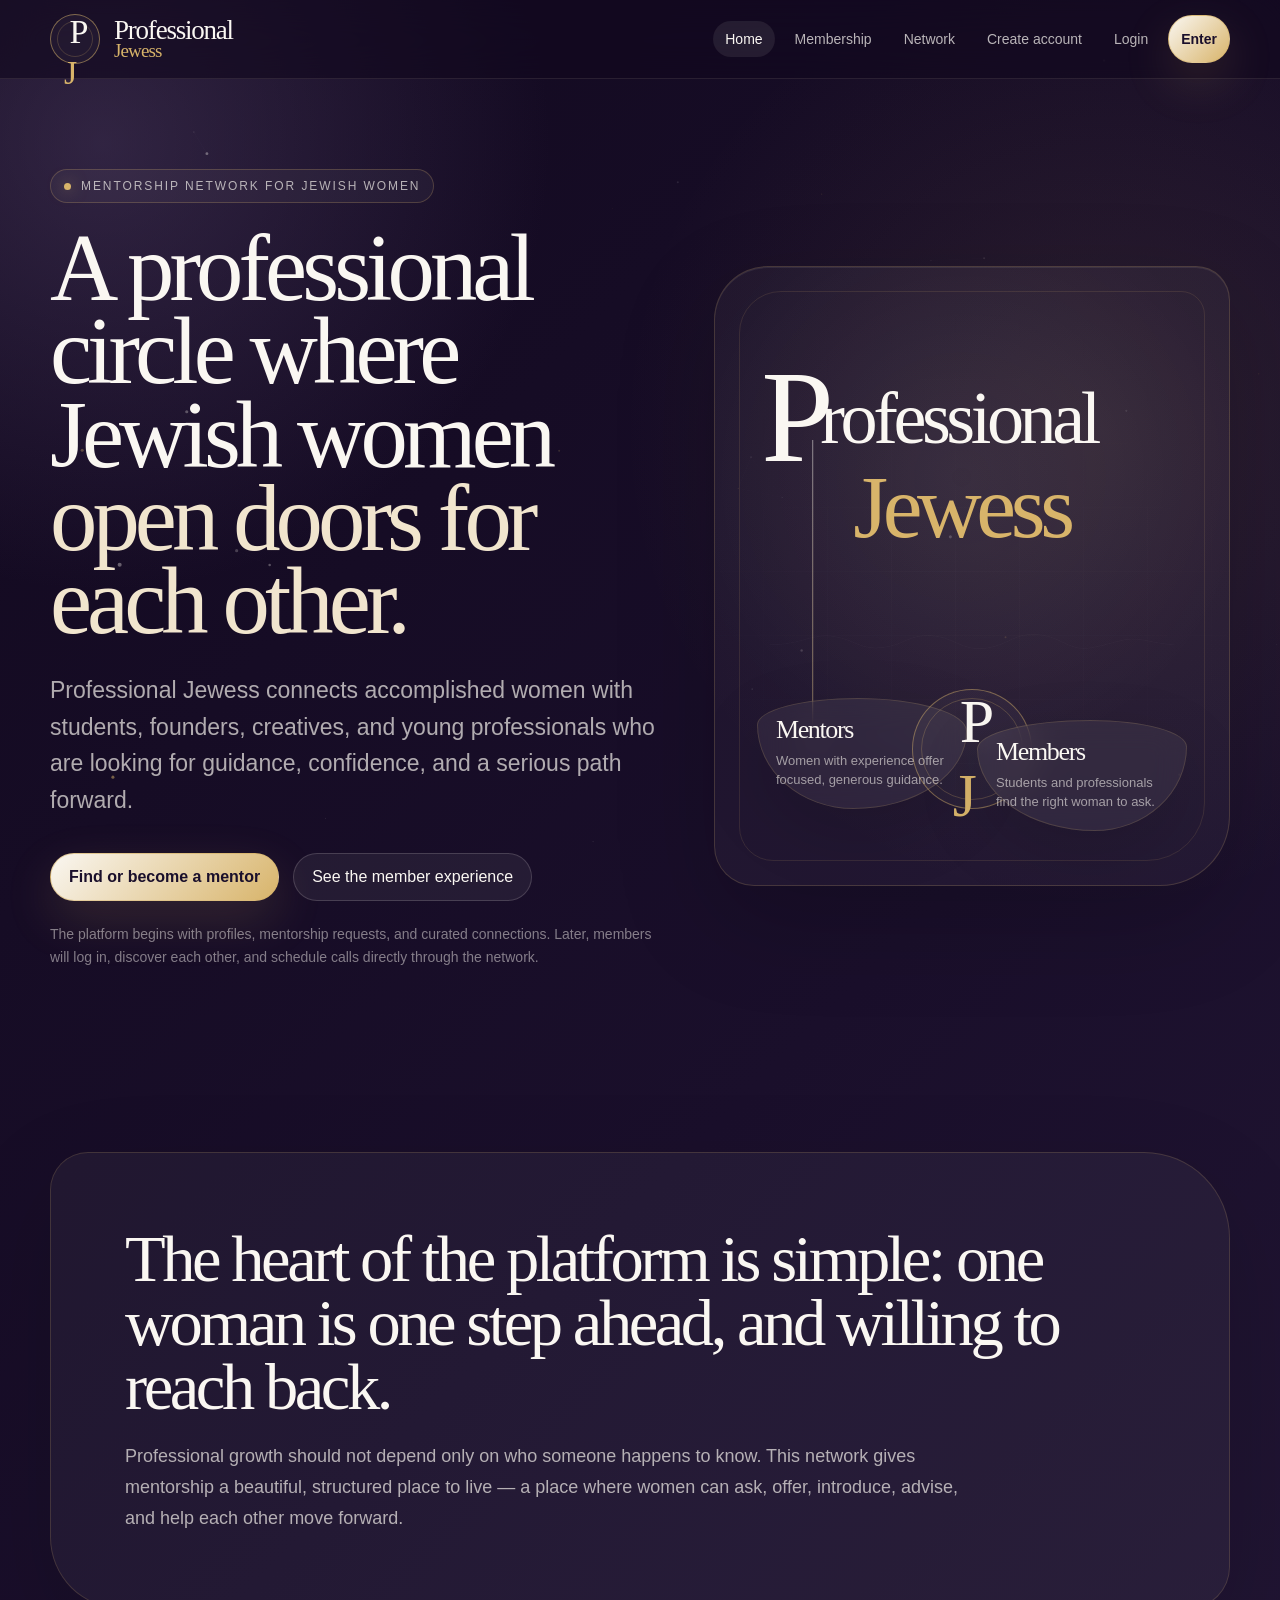
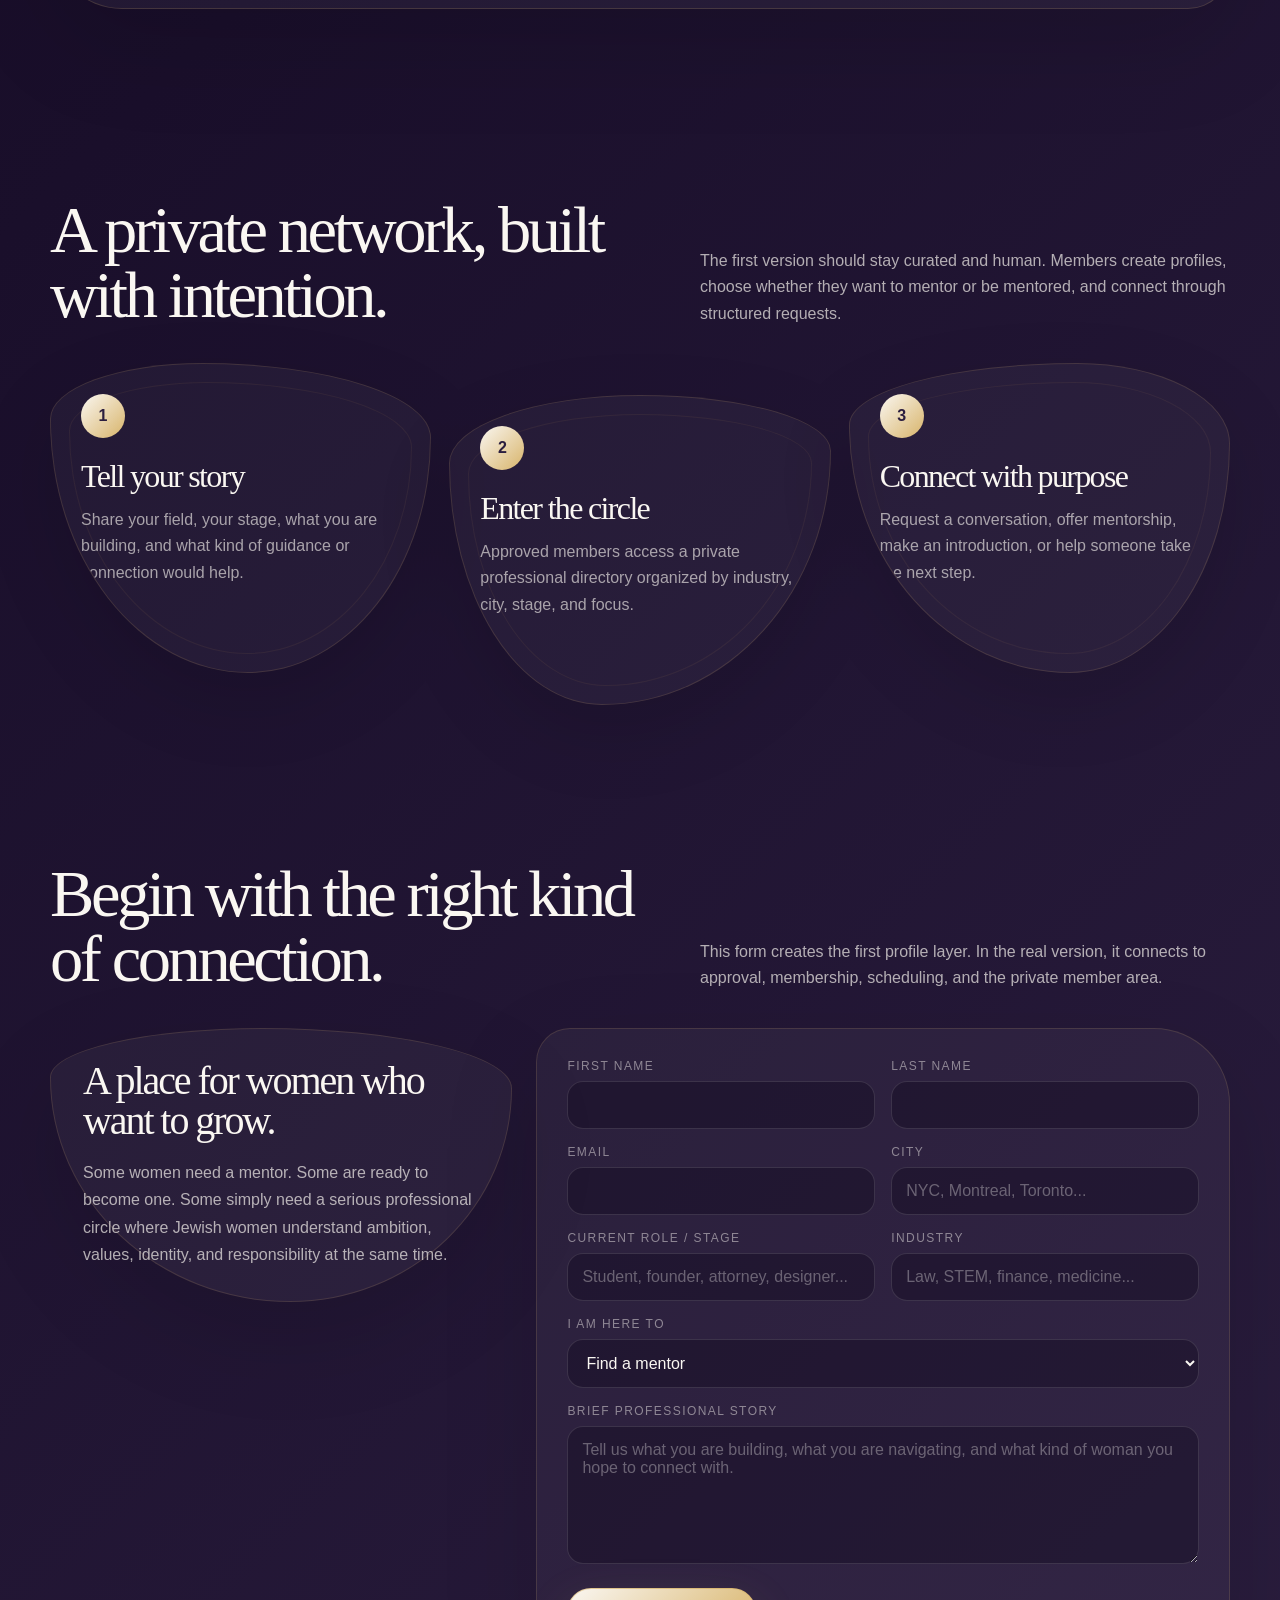
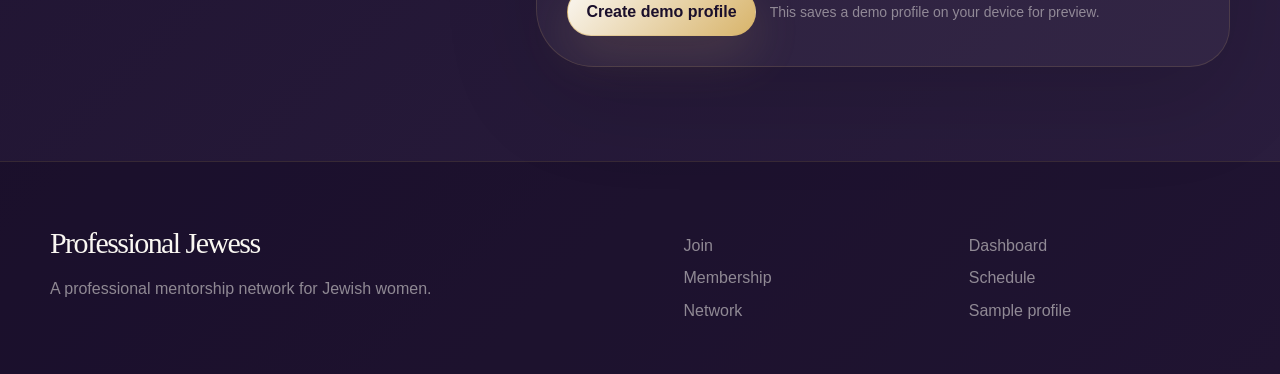
==== index.html @ 1772d489 "Add files via upload" ====
<!doctype html>
<html lang="en">
<head>
  <meta charset="utf-8" />
  <meta name="viewport" content="width=device-width,initial-scale=1" />
  <title>Professional Jewess — Mentorship Network</title>
  <meta name="description" content="Professional Jewess is a professional mentorship network for Jewish women." />
  <link rel="icon" href="assets/favicon.svg" />
  <link rel="stylesheet" href="styles.css" />
</head>
<body>
  <canvas class="background-field" aria-hidden="true"></canvas>
  <div class="site">
    <header class="nav">
      <div class="container nav-inner">
        <a class="brand" href="index.html" aria-label="Professional Jewess homepage">
          <div class="brand-mark" aria-hidden="true"><span class="p">P</span><span class="j">J</span></div>
          <div class="brand-name"><strong>Professional</strong><span>Jewess</span></div>
        </a>
        <nav class="nav-links" aria-label="Main navigation"><a class="active" href="index.html">Home</a><a class="" href="membership.html">Membership</a><a class="" href="directory.html">Network</a><a class="" href="signup.html">Create account</a><a class="" href="login.html">Login</a><a class="btn primary" href="signup.html">Enter</a></nav>
      </div>
    </header>
    <main>
<section class="hero">
  <div class="container hero-grid">
    <div>
      <span class="kicker">Mentorship network for Jewish women</span>
      <h1>A professional circle where Jewish women <em>open doors for each other.</em></h1>
      <p class="lead">Professional Jewess connects accomplished women with students, founders, creatives, and young professionals who are looking for guidance, confidence, and a serious path forward.</p>
      <div class="hero-actions"><a class="btn primary" href="#join">Find or become a mentor</a><a class="btn" href="membership.html">See the member experience</a></div>
      <p class="micro">The platform begins with profiles, mentorship requests, and curated connections. Later, members will log in, discover each other, and schedule calls directly through the network.</p>
    </div>
    <aside class="identity-panel" aria-label="Professional Jewess identity preview">
      <div class="wordmark"><div class="top"><span class="large-p">P</span><span>rofessional</span></div><div class="bottom">Jewess</div></div>
      <div class="quiet-line" aria-hidden="true"><svg viewBox="0 0 920 92" xmlns="http://www.w3.org/2000/svg"><path class="base" d="M20 52 C90 52 112 26 160 34 C206 42 218 64 266 58 C314 52 322 30 370 32 C420 34 438 66 488 60 C540 54 554 24 606 30 C660 36 672 68 724 58 C778 48 792 34 836 42 C866 48 890 52 900 52"/><path class="live" d="M20 52 C90 52 112 26 160 34 C206 42 218 64 266 58 C314 52 322 30 370 32 C420 34 438 66 488 60 C540 54 554 24 606 30 C660 36 672 68 724 58 C778 48 792 34 836 42 C866 48 890 52 900 52"/></svg></div>
      <div class="floating-note mentor-note"><h3>Mentors</h3><p>Women with experience offer focused, generous guidance.</p></div>
      <div class="emblem" aria-hidden="true"><span class="ep">P</span><span class="ej">J</span></div>
      <div class="floating-note member-note"><h3>Members</h3><p>Students and professionals find the right woman to ask.</p></div>
    </aside>
  </div>
</section>
<section class="section" id="vision"><div class="container"><div class="statement"><h2>The heart of the platform is simple: one woman is one step ahead, and willing to reach back.</h2><p>Professional growth should not depend only on who someone happens to know. This network gives mentorship a beautiful, structured place to live — a place where women can ask, offer, introduce, advise, and help each other move forward.</p></div></div></section>
<section class="section" id="how"><div class="container"><div class="section-head"><h2>A private network, built with intention.</h2><p>The first version should stay curated and human. Members create profiles, choose whether they want to mentor or be mentored, and connect through structured requests.</p></div><div class="path-grid"><article class="path-card"><div class="path-number">1</div><h3>Tell your story</h3><p>Share your field, your stage, what you are building, and what kind of guidance or connection would help.</p></article><article class="path-card"><div class="path-number">2</div><h3>Enter the circle</h3><p>Approved members access a private professional directory organized by industry, city, stage, and focus.</p></article><article class="path-card"><div class="path-number">3</div><h3>Connect with purpose</h3><p>Request a conversation, offer mentorship, make an introduction, or help someone take the next step.</p></article></div></div></section>
<section class="section" id="join"><div class="container"><div class="section-head"><h2>Begin with the right kind of connection.</h2><p>This form creates the first profile layer. In the real version, it connects to approval, membership, scheduling, and the private member area.</p></div><div class="join-area"><aside class="join-note"><h3>A place for women who want to grow.</h3><p>Some women need a mentor. Some are ready to become one. Some simply need a serious professional circle where Jewish women understand ambition, values, identity, and responsibility at the same time.</p></aside><form class="join-form" data-join-form><div class="form-grid"><div class="field"><label for="firstName">First name</label><input id="firstName" name="firstName" required /></div><div class="field"><label for="lastName">Last name</label><input id="lastName" name="lastName" required /></div><div class="field"><label for="email">Email</label><input id="email" name="email" type="email" required /></div><div class="field"><label for="city">City</label><input id="city" name="city" placeholder="NYC, Montreal, Toronto..." /></div><div class="field"><label for="role">Current role / stage</label><input id="role" name="role" placeholder="Student, founder, attorney, designer..." /></div><div class="field"><label for="industry">Industry</label><input id="industry" name="industry" placeholder="Law, STEM, finance, medicine..." /></div><div class="field full"><label for="connectionType">I am here to</label><select id="connectionType" name="connectionType"><option>Find a mentor</option><option>Become a mentor</option><option>Both find and offer mentorship</option><option>Meet aligned professional women</option><option>Support the community</option></select></div><div class="field full"><label for="story">Brief professional story</label><textarea id="story" name="story" placeholder="Tell us what you are building, what you are navigating, and what kind of woman you hope to connect with."></textarea></div></div><div class="form-actions"><button class="btn primary" type="submit">Create demo profile</button><span class="status" data-status>This saves a demo profile on your device for preview.</span></div></form></div></div></section>
</main>
    <footer class="footer">
      <div class="container footer-grid">
        <div><h3>Professional Jewess</h3><p>A professional mentorship network for Jewish women.</p></div>
        <div><a href="index.html#join">Join</a><a href="membership.html">Membership</a><a href="directory.html">Network</a></div>
        <div><a href="dashboard.html">Dashboard</a><a href="schedule.html">Schedule</a><a href="profile.html">Sample profile</a></div>
      </div>
    </footer>
  </div>
  <script src="app.js"></script>
</body>
</html>
---- styles.css ----
:root{
  --purple-dark:#12091f;
  --purple-deep:#1a0f2b;
  --purple-main:#2B1E3F;
  --purple-soft:#3A2B52;
  --purple-light:#5A4870;
  --cream:#FAF7F2;
  --ivory:#FFFDF8;
  --champagne:#F1E5CE;
  --gold:#D8B46A;
  --gold-soft:rgba(216,180,106,.42);
  --muted:rgba(250,247,242,.68);
  --muted-soft:rgba(250,247,242,.50);
  --ink:#160d24;
  --line:rgba(216,180,106,.18);
  --line-cream:rgba(250,247,242,.10);
  --panel:rgba(250,247,242,.045);
  --panel-strong:rgba(250,247,242,.07);
  --shadow:0 34px 100px rgba(0,0,0,.18);
  --serif:"Didot","Bodoni 72","Bodoni MT","Cormorant Garamond","Playfair Display",Georgia,serif;
  --sans:Inter,Manrope,-apple-system,BlinkMacSystemFont,"Segoe UI",sans-serif;
}
*{box-sizing:border-box} html{scroll-behavior:smooth} body{margin:0;font-family:var(--sans);color:var(--cream);background:radial-gradient(circle at 8% 4%,rgba(90,72,112,.42),transparent 28rem),radial-gradient(circle at 86% 12%,rgba(216,180,106,.10),transparent 30rem),linear-gradient(135deg,#12091f 0%,#1a0f2b 38%,#2B1E3F 100%);min-height:100vh;overflow-x:hidden} a{color:inherit;text-decoration:none} input,textarea,select,button{font:inherit} img,svg{max-width:100%;display:block}
.background-field{position:fixed;inset:0;width:100vw;height:100vh;z-index:0;pointer-events:none;opacity:.78}.site{position:relative;z-index:2}.container{width:min(1180px,calc(100% - 42px));margin:0 auto}.nav{position:sticky;top:0;z-index:20;background:rgba(18,9,31,.64);backdrop-filter:blur(24px);-webkit-backdrop-filter:blur(24px);border-bottom:1px solid rgba(241,229,206,.10)}.nav-inner{min-height:78px;display:flex;justify-content:space-between;align-items:center;gap:28px}.brand{display:flex;align-items:center;gap:14px}.brand-mark{width:50px;height:50px;border-radius:999px;border:1px solid rgba(216,180,106,.52);display:grid;place-items:center;position:relative;background:rgba(250,247,242,.04)}.brand-mark::before{content:"";position:absolute;inset:6px;border-radius:inherit;border:1px solid rgba(216,180,106,.22)}.brand-mark span{font-family:var(--serif);font-weight:400;line-height:1;position:relative;z-index:1}.brand-mark .p{color:var(--cream);font-size:34px;transform:translateX(4px)}.brand-mark .j{color:var(--gold);font-size:34px;margin-left:-9px;transform:translateY(7px)}.brand-name{line-height:.95}.brand-name strong,.brand-name span{display:block;font-family:var(--serif);font-weight:400;letter-spacing:-.045em}.brand-name strong{font-size:27px;color:var(--cream)}.brand-name span{font-size:19px;color:var(--gold);margin-top:-1px}.nav-links{display:flex;align-items:center;justify-content:flex-end;gap:8px;flex-wrap:wrap}.nav-links a{font-size:14px;color:rgba(250,247,242,.72);padding:10px 12px;border-radius:999px;transition:.22s ease}.nav-links a:hover,.nav-links a.active{color:var(--cream);background:rgba(250,247,242,.08)}
.btn{min-height:48px;border-radius:999px;padding:13px 18px;display:inline-flex;align-items:center;justify-content:center;gap:10px;border:1px solid rgba(250,247,242,.16);background:rgba(250,247,242,.06);color:var(--cream);cursor:pointer;transition:.24s ease}.btn:hover{transform:translateY(-2px);background:rgba(250,247,242,.11);border-color:rgba(216,180,106,.38);box-shadow:0 20px 48px rgba(0,0,0,.18)}.btn.primary{color:#1a0f2b;font-weight:750;background:linear-gradient(135deg,#FAF7F2,#D8B46A);border-color:rgba(216,180,106,.58);box-shadow:0 18px 50px rgba(216,180,106,.16)}.btn.small{min-height:40px;padding:10px 13px;font-size:13px}.hero{min-height:calc(100vh - 78px);display:grid;align-items:center;padding:90px 0 76px}.hero-grid{display:grid;grid-template-columns:1.08fr .92fr;gap:58px;align-items:center}.kicker{display:inline-flex;align-items:center;gap:10px;font-size:12px;letter-spacing:.16em;text-transform:uppercase;color:rgba(250,247,242,.68);padding:9px 13px;border-radius:999px;border:1px solid rgba(216,180,106,.24);background:rgba(250,247,242,.04)}.kicker::before{content:"";width:7px;height:7px;border-radius:50%;background:var(--gold);box-shadow:0 0 16px rgba(216,180,106,.62)}h1,h2,h3{margin:0;font-family:var(--serif);font-weight:400;letter-spacing:-.052em}h1{font-size:clamp(58px,7.4vw,112px);line-height:.88;max-width:940px;margin-top:24px;color:var(--cream)}h1 em,.gold-text{font-style:normal;color:var(--champagne)}.lead{max-width:780px;margin:28px 0 0;font-size:clamp(18px,2vw,23px);line-height:1.6;color:var(--muted)}.hero-actions{display:flex;align-items:center;flex-wrap:wrap;gap:14px;margin-top:34px}.micro{margin-top:22px;max-width:660px;font-size:14px;line-height:1.62;color:rgba(250,247,242,.48)}
.identity-panel{position:relative;min-height:620px;border-radius:54px 34px 70px 40px;border:1px solid rgba(216,180,106,.20);background:radial-gradient(circle at 48% 34%,rgba(250,247,242,.06),transparent 18rem),rgba(250,247,242,.035);box-shadow:var(--shadow),inset 0 1px 0 rgba(250,247,242,.08);overflow:hidden}.identity-panel::before{content:"";position:absolute;inset:24px;border-radius:42px 24px 58px 34px;border:1px solid rgba(216,180,106,.13);pointer-events:none}.identity-panel::after{content:"";position:absolute;inset:-80px;background:linear-gradient(rgba(250,247,242,.025) 1px,transparent 1px),linear-gradient(90deg,rgba(250,247,242,.025) 1px,transparent 1px);background-size:64px 64px;mask-image:radial-gradient(circle at center,black 0%,transparent 68%);opacity:.72;animation:quietDrift 24s ease-in-out infinite alternate;pointer-events:none}@keyframes quietDrift{from{transform:translate(-10px,-6px)}to{transform:translate(12px,8px)}}.wordmark{position:absolute;top:82px;left:50%;width:min(82%,720px);transform:translateX(-50%);z-index:2}.wordmark .top{font-family:var(--serif);font-size:clamp(58px,5.8vw,96px);line-height:.78;color:var(--cream);letter-spacing:-.06em;white-space:nowrap}.wordmark .top .large-p{display:inline-block;font-size:1.76em;margin-right:-.07em;transform:translateY(18px);position:relative}.wordmark .top .large-p::after{content:"";position:absolute;left:.39em;top:.56em;width:1px;height:2.5em;background:linear-gradient(rgba(250,247,242,.5),rgba(216,180,106,.52))}.wordmark .bottom{font-family:var(--serif);font-size:clamp(66px,7vw,114px);line-height:.8;letter-spacing:-.06em;color:var(--gold);margin-left:92px;margin-top:20px}.quiet-line{position:absolute;left:9%;right:9%;top:334px;height:82px;z-index:3;opacity:.74}.quiet-line svg{width:100%;height:100%;overflow:visible}.quiet-line .base{fill:none;stroke:rgba(250,247,242,.10);stroke-width:.7;stroke-linecap:round}.quiet-line .live{fill:none;stroke:rgba(216,180,106,.58);stroke-width:1.1;stroke-linecap:round;stroke-dasharray:980;stroke-dashoffset:980;animation:quietSignal 8s ease-in-out infinite}@keyframes quietSignal{0%{stroke-dashoffset:980;opacity:0}22%{opacity:.45}50%{stroke-dashoffset:0;opacity:.58}100%{stroke-dashoffset:-980;opacity:0}}.floating-note{position:absolute;z-index:4;width:210px;padding:18px;border:1px solid rgba(216,180,106,.18);background:rgba(250,247,242,.06);backdrop-filter:blur(16px);-webkit-backdrop-filter:blur(16px);box-shadow:0 24px 70px rgba(0,0,0,.13)}.floating-note h3{font-size:26px;line-height:1;color:var(--cream);margin-bottom:8px}.floating-note p{margin:0;color:rgba(250,247,242,.58);font-size:13px;line-height:1.5}.mentor-note{left:42px;bottom:76px;border-radius:48% 52% 54% 46% / 24% 30% 70% 76%}.member-note{right:42px;bottom:54px;border-radius:54% 46% 44% 56% / 26% 24% 76% 74%}.emblem{position:absolute;left:50%;bottom:76px;transform:translateX(-50%);width:120px;height:120px;border-radius:50%;border:1px solid rgba(216,180,106,.46);display:grid;place-items:center;background:rgba(250,247,242,.035);z-index:4}.emblem::before{content:"";position:absolute;inset:8px;border-radius:inherit;border:1px solid rgba(216,180,106,.24)}.emblem span{position:relative;z-index:1;font-family:var(--serif);line-height:1}.emblem .ep{font-size:62px;color:var(--cream);transform:translateX(5px)}.emblem .ej{font-size:62px;color:var(--gold);margin-left:-14px;transform:translateY(12px)}
.section{padding:94px 0}.section.tight{padding:68px 0}.statement{border:1px solid rgba(216,180,106,.18);background:rgba(250,247,242,.045);border-radius:38px 86px 42px 72px;padding:clamp(38px,6vw,74px);box-shadow:0 34px 100px rgba(0,0,0,.13)}.statement h2{font-size:clamp(44px,5.2vw,82px);line-height:.96;color:var(--cream);max-width:980px}.statement p{max-width:860px;color:var(--muted);font-size:18px;line-height:1.72;margin:22px 0 0}.section-head{display:flex;justify-content:space-between;align-items:end;gap:34px;margin-bottom:36px}.section-head h2{color:var(--cream);font-size:clamp(44px,5.2vw,76px);line-height:.98;max-width:780px}.section-head p{max-width:530px;color:var(--muted);line-height:1.65;margin:0}.path-grid,.card-grid{display:grid;grid-template-columns:repeat(3,1fr);gap:18px}.two-grid{display:grid;grid-template-columns:repeat(2,1fr);gap:20px}.path-card,.panel,.member-card,.profile-box{position:relative;border:1px solid rgba(216,180,106,.16);background:rgba(250,247,242,.04);overflow:hidden;box-shadow:0 28px 80px rgba(0,0,0,.12)}.path-card{min-height:310px;padding:30px}.path-card:nth-child(1){border-radius:40% 60% 48% 52% / 18% 24% 76% 82%}.path-card:nth-child(2){border-radius:50% 50% 60% 40% / 22% 18% 82% 78%;transform:translateY(32px)}.path-card:nth-child(3){border-radius:60% 40% 42% 58% / 20% 26% 74% 80%}.path-card::before,.panel::before,.profile-box::before,.member-card::before{content:"";position:absolute;inset:18px;border:1px solid rgba(216,180,106,.07);border-radius:inherit;pointer-events:none}.path-number{width:44px;height:44px;border-radius:50%;display:grid;place-items:center;color:var(--purple-main);background:linear-gradient(135deg,var(--cream),var(--gold));font-weight:800;margin-bottom:22px;position:relative;z-index:1}.path-card h3,.panel h3,.member-card h3,.profile-box h3{color:var(--cream);font-size:32px;line-height:1.02;margin-bottom:14px;position:relative;z-index:1}.path-card p,.panel p,.member-card p,.profile-box p,.profile-box li{color:rgba(250,247,242,.62);line-height:1.65;margin:0;position:relative;z-index:1}.panel{padding:30px;border-radius:34px 72px 42px 54px}.panel.organic-a{border-radius:48% 52% 48% 52% / 16% 20% 80% 84%}.panel.organic-b{border-radius:54% 46% 58% 42% / 20% 18% 82% 80%}.panel.organic-c{border-radius:36px 78px 42px 58px}.tag-row{display:flex;flex-wrap:wrap;gap:8px;margin-top:18px;position:relative;z-index:1}.tag{border:1px solid rgba(216,180,106,.18);color:rgba(250,247,242,.72);border-radius:999px;padding:7px 10px;font-size:12px;background:rgba(250,247,242,.035)}
.join-area,.split{display:grid;grid-template-columns:.8fr 1.2fr;gap:24px;align-items:start}.join-note,.join-form,.auth-card{border:1px solid rgba(216,180,106,.16);background:rgba(250,247,242,.045);box-shadow:0 34px 100px rgba(0,0,0,.12)}.join-note{position:sticky;top:104px;padding:32px;border-radius:46% 54% 48% 52% / 18% 22% 78% 82%}.join-note h3{color:var(--cream);font-size:40px;line-height:1}.join-note p{color:var(--muted);line-height:1.72;margin:18px 0 0}.join-form,.auth-card{padding:30px;border-radius:34px 76px 40px 58px}.form-grid{display:grid;grid-template-columns:repeat(2,1fr);gap:16px}.field.full{grid-column:1/-1}label{display:block;margin-bottom:8px;color:rgba(250,247,242,.48);text-transform:uppercase;font-size:12px;letter-spacing:.12em}input,textarea,select{width:100%;border:1px solid rgba(250,247,242,.12);background:rgba(18,9,31,.38);color:var(--cream);border-radius:16px;padding:14px;outline:none;transition:.2s ease}textarea{min-height:138px;resize:vertical}input::placeholder,textarea::placeholder{color:rgba(250,247,242,.34)}input:focus,textarea:focus,select:focus{border-color:rgba(216,180,106,.52);box-shadow:0 0 0 4px rgba(216,180,106,.10);background:rgba(18,9,31,.56)}.form-actions{display:flex;align-items:center;gap:14px;flex-wrap:wrap;margin-top:20px}.status{color:rgba(250,247,242,.48);font-size:14px;line-height:1.45}.page-hero{padding:88px 0 54px}.page-hero h1{margin-top:18px}.page-hero .lead{max-width:850px}.dashboard-grid{display:grid;grid-template-columns:.72fr 1.28fr;gap:22px;align-items:start}.profile-summary{position:sticky;top:104px}.avatar{width:76px;height:76px;border-radius:50%;display:grid;place-items:center;background:linear-gradient(135deg,var(--cream),var(--gold));color:var(--purple-main);font-family:var(--serif);font-size:38px;margin-bottom:18px}.member-toolbar{display:flex;gap:12px;align-items:center;flex-wrap:wrap;margin-bottom:22px}.member-toolbar input,.member-toolbar select{max-width:320px}.member-grid{display:grid;grid-template-columns:repeat(3,1fr);gap:18px}.member-card{padding:24px;border-radius:34px 54px 34px 54px}.member-top{display:flex;align-items:center;gap:14px;margin-bottom:15px;position:relative;z-index:1}.member-avatar{width:52px;height:52px;border-radius:50%;display:grid;place-items:center;background:rgba(250,247,242,.07);border:1px solid rgba(216,180,106,.26);color:var(--gold);font-family:var(--serif);font-size:25px}.member-card h3{font-size:26px;margin:0}.meta{color:rgba(250,247,242,.48);font-size:13px;line-height:1.4}.card-actions{display:flex;gap:9px;flex-wrap:wrap;margin-top:20px;position:relative;z-index:1}.profile-hero-card{display:grid;grid-template-columns:.75fr 1.25fr;gap:24px;align-items:center}.profile-box{padding:30px;border-radius:42px 72px 42px 58px}.profile-box ul{margin:14px 0 0;padding-left:20px}.schedule-layout{display:grid;grid-template-columns:.85fr 1.15fr;gap:24px}.footer{padding:64px 0 44px;border-top:1px solid rgba(216,180,106,.14);background:rgba(18,9,31,.42)}.footer-grid{display:grid;grid-template-columns:1.4fr .6fr .6fr;gap:24px}.footer h3{color:var(--cream);font-size:30px;margin-bottom:10px}.footer p,.footer a{color:rgba(250,247,242,.52);line-height:1.6}.footer a{display:block;margin:7px 0}.footer a:hover{color:var(--cream)}.hidden{display:none!important}
@media(max-width:980px){.hero-grid,.join-area,.split,.dashboard-grid,.schedule-layout,.footer-grid,.profile-hero-card{grid-template-columns:1fr}.path-grid,.card-grid,.two-grid,.member-grid{grid-template-columns:1fr}.path-card:nth-child(2){transform:none}.section-head{display:block}.section-head p{margin-top:16px}.join-note,.profile-summary{position:static;border-radius:34px}}@media(max-width:680px){.container{width:min(100% - 28px,1180px)}.nav-inner{flex-direction:column;align-items:flex-start;padding:14px 0}.nav-links{justify-content:flex-start}.hero{padding:54px 0 58px}h1{font-size:58px}.identity-panel{min-height:620px;border-radius:34px}.wordmark{top:78px;width:88%}.wordmark .top{font-size:52px}.wordmark .bottom{font-size:66px;margin-left:54px}.quiet-line{top:292px}.mentor-note,.member-note{left:28px;right:28px;width:auto}.mentor-note{bottom:170px}.member-note{bottom:34px}.emblem{display:none}.statement{border-radius:34px}.form-grid{grid-template-columns:1fr}.join-form,.auth-card{border-radius:28px}.member-toolbar input,.member-toolbar select{max-width:none}}
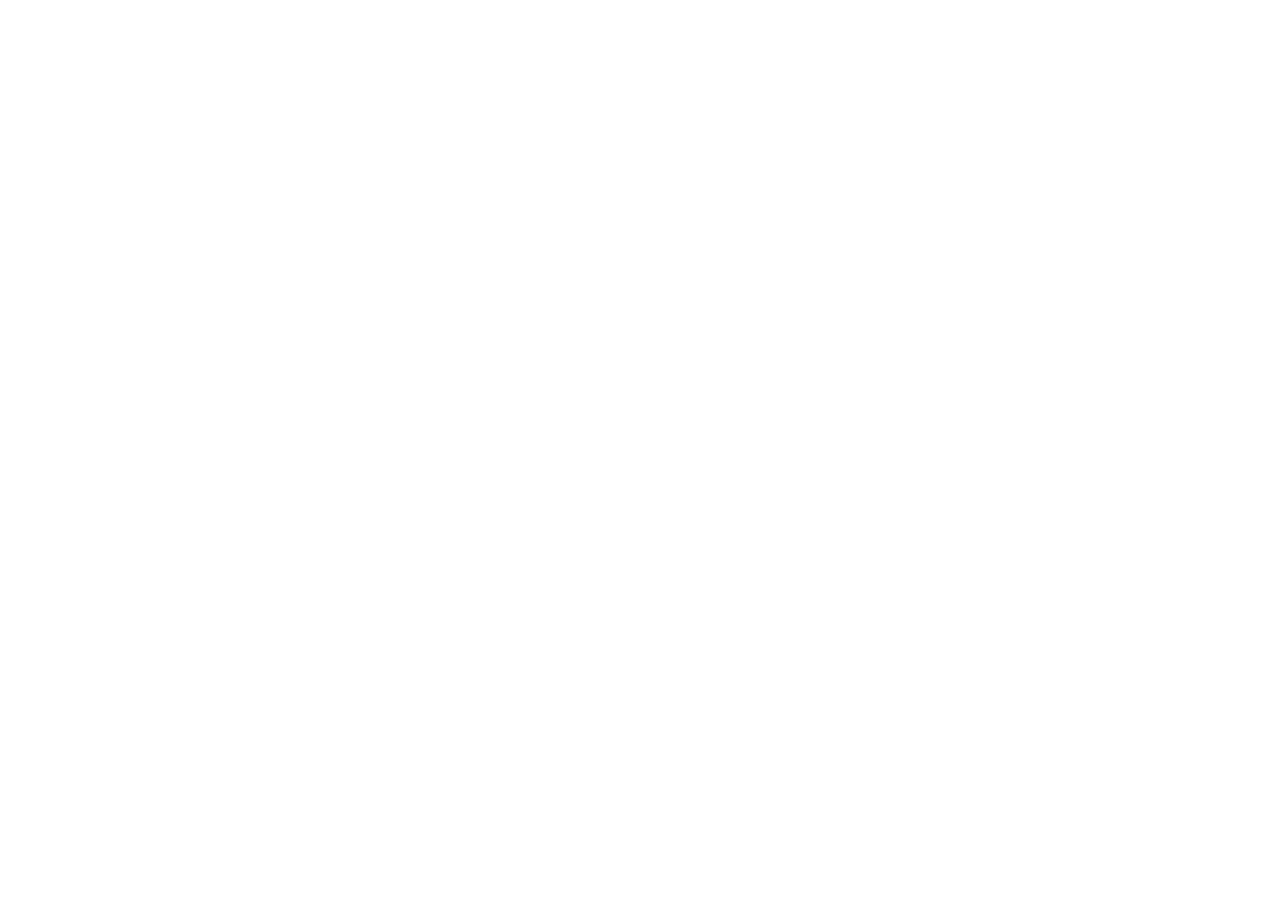
==== commit 2b9f2830: "Harmonize site entrypoints" ====
--- a/index.html
+++ b/index.html
@@ -2,55 +2,62 @@
 <html lang="en">
 <head>
   <meta charset="utf-8" />
-  <meta name="viewport" content="width=device-width,initial-scale=1" />
-  <title>Professional Jewess — Mentorship Network</title>
-  <meta name="description" content="Professional Jewess is a professional mentorship network for Jewish women." />
-  <link rel="icon" href="assets/favicon.svg" />
-  <link rel="stylesheet" href="styles.css" />
+  <meta name="viewport" content="width=device-width, initial-scale=1" />
+  <title>Professional Jewess — Open the unified app</title>
+  <meta name="description" content="Professional Jewess now runs from one unified React app." />
+  <meta http-equiv="refresh" content="0; url=professional-jewess/" />
+  <link rel="canonical" href="professional-jewess/" />
+  <style>
+    :root {
+      --paper: #FBF7F2;
+      --ink: #241A24;
+      --garnet: #6E2438;
+      --line: rgba(36, 26, 36, .12);
+      --serif: Georgia, 'Times New Roman', serif;
+      --sans: ui-sans-serif, system-ui, -apple-system, BlinkMacSystemFont, 'Segoe UI', sans-serif;
+    }
+    * { box-sizing: border-box; }
+    body {
+      min-height: 100vh;
+      margin: 0;
+      display: grid;
+      place-items: center;
+      padding: 24px;
+      background: var(--paper);
+      color: var(--ink);
+      font-family: var(--sans);
+      line-height: 1.5;
+    }
+    main {
+      width: min(100%, 560px);
+      border: 1px solid var(--line);
+      border-radius: 22px;
+      background: white;
+      padding: 32px;
+      box-shadow: 0 18px 40px -28px rgba(36, 26, 36, .35);
+      text-align: center;
+    }
+    h1 { margin: 0 0 10px; font-family: var(--serif); font-weight: 400; line-height: 1.05; }
+    p { margin: 0 0 20px; color: #4A3C45; }
+    a {
+      display: inline-flex;
+      align-items: center;
+      justify-content: center;
+      min-height: 46px;
+      padding: 0 20px;
+      border-radius: 999px;
+      background: var(--garnet);
+      color: #FBEFE9;
+      font-weight: 700;
+      text-decoration: none;
+    }
+  </style>
 </head>
 <body>
-  <canvas class="background-field" aria-hidden="true"></canvas>
-  <div class="site">
-    <header class="nav">
-      <div class="container nav-inner">
-        <a class="brand" href="index.html" aria-label="Professional Jewess homepage">
-          <div class="brand-mark" aria-hidden="true"><span class="p">P</span><span class="j">J</span></div>
-          <div class="brand-name"><strong>Professional</strong><span>Jewess</span></div>
-        </a>
-        <nav class="nav-links" aria-label="Main navigation"><a class="active" href="index.html">Home</a><a class="" href="membership.html">Membership</a><a class="" href="directory.html">Network</a><a class="" href="signup.html">Create account</a><a class="" href="login.html">Login</a><a class="btn primary" href="signup.html">Enter</a></nav>
-      </div>
-    </header>
-    <main>
-<section class="hero">
-  <div class="container hero-grid">
-    <div>
-      <span class="kicker">Mentorship network for Jewish women</span>
-      <h1>A professional circle where Jewish women <em>open doors for each other.</em></h1>
-      <p class="lead">Professional Jewess connects accomplished women with students, founders, creatives, and young professionals who are looking for guidance, confidence, and a serious path forward.</p>
-      <div class="hero-actions"><a class="btn primary" href="#join">Find or become a mentor</a><a class="btn" href="membership.html">See the member experience</a></div>
-      <p class="micro">The platform begins with profiles, mentorship requests, and curated connections. Later, members will log in, discover each other, and schedule calls directly through the network.</p>
-    </div>
-    <aside class="identity-panel" aria-label="Professional Jewess identity preview">
-      <div class="wordmark"><div class="top"><span class="large-p">P</span><span>rofessional</span></div><div class="bottom">Jewess</div></div>
-      <div class="quiet-line" aria-hidden="true"><svg viewBox="0 0 920 92" xmlns="http://www.w3.org/2000/svg"><path class="base" d="M20 52 C90 52 112 26 160 34 C206 42 218 64 266 58 C314 52 322 30 370 32 C420 34 438 66 488 60 C540 54 554 24 606 30 C660 36 672 68 724 58 C778 48 792 34 836 42 C866 48 890 52 900 52"/><path class="live" d="M20 52 C90 52 112 26 160 34 C206 42 218 64 266 58 C314 52 322 30 370 32 C420 34 438 66 488 60 C540 54 554 24 606 30 C660 36 672 68 724 58 C778 48 792 34 836 42 C866 48 890 52 900 52"/></svg></div>
-      <div class="floating-note mentor-note"><h3>Mentors</h3><p>Women with experience offer focused, generous guidance.</p></div>
-      <div class="emblem" aria-hidden="true"><span class="ep">P</span><span class="ej">J</span></div>
-      <div class="floating-note member-note"><h3>Members</h3><p>Students and professionals find the right woman to ask.</p></div>
-    </aside>
-  </div>
-</section>
-<section class="section" id="vision"><div class="container"><div class="statement"><h2>The heart of the platform is simple: one woman is one step ahead, and willing to reach back.</h2><p>Professional growth should not depend only on who someone happens to know. This network gives mentorship a beautiful, structured place to live — a place where women can ask, offer, introduce, advise, and help each other move forward.</p></div></div></section>
-<section class="section" id="how"><div class="container"><div class="section-head"><h2>A private network, built with intention.</h2><p>The first version should stay curated and human. Members create profiles, choose whether they want to mentor or be mentored, and connect through structured requests.</p></div><div class="path-grid"><article class="path-card"><div class="path-number">1</div><h3>Tell your story</h3><p>Share your field, your stage, what you are building, and what kind of guidance or connection would help.</p></article><article class="path-card"><div class="path-number">2</div><h3>Enter the circle</h3><p>Approved members access a private professional directory organized by industry, city, stage, and focus.</p></article><article class="path-card"><div class="path-number">3</div><h3>Connect with purpose</h3><p>Request a conversation, offer mentorship, make an introduction, or help someone take the next step.</p></article></div></div></section>
-<section class="section" id="join"><div class="container"><div class="section-head"><h2>Begin with the right kind of connection.</h2><p>This form creates the first profile layer. In the real version, it connects to approval, membership, scheduling, and the private member area.</p></div><div class="join-area"><aside class="join-note"><h3>A place for women who want to grow.</h3><p>Some women need a mentor. Some are ready to become one. Some simply need a serious professional circle where Jewish women understand ambition, values, identity, and responsibility at the same time.</p></aside><form class="join-form" data-join-form><div class="form-grid"><div class="field"><label for="firstName">First name</label><input id="firstName" name="firstName" required /></div><div class="field"><label for="lastName">Last name</label><input id="lastName" name="lastName" required /></div><div class="field"><label for="email">Email</label><input id="email" name="email" type="email" required /></div><div class="field"><label for="city">City</label><input id="city" name="city" placeholder="NYC, Montreal, Toronto..." /></div><div class="field"><label for="role">Current role / stage</label><input id="role" name="role" placeholder="Student, founder, attorney, designer..." /></div><div class="field"><label for="industry">Industry</label><input id="industry" name="industry" placeholder="Law, STEM, finance, medicine..." /></div><div class="field full"><label for="connectionType">I am here to</label><select id="connectionType" name="connectionType"><option>Find a mentor</option><option>Become a mentor</option><option>Both find and offer mentorship</option><option>Meet aligned professional women</option><option>Support the community</option></select></div><div class="field full"><label for="story">Brief professional story</label><textarea id="story" name="story" placeholder="Tell us what you are building, what you are navigating, and what kind of woman you hope to connect with."></textarea></div></div><div class="form-actions"><button class="btn primary" type="submit">Create demo profile</button><span class="status" data-status>This saves a demo profile on your device for preview.</span></div></form></div></div></section>
-</main>
-    <footer class="footer">
-      <div class="container footer-grid">
-        <div><h3>Professional Jewess</h3><p>A professional mentorship network for Jewish women.</p></div>
-        <div><a href="index.html#join">Join</a><a href="membership.html">Membership</a><a href="directory.html">Network</a></div>
-        <div><a href="dashboard.html">Dashboard</a><a href="schedule.html">Schedule</a><a href="profile.html">Sample profile</a></div>
-      </div>
-    </footer>
-  </div>
-  <script src="app.js"></script>
+  <main>
+    <h1>Professional Jewess has one home now.</h1>
+    <p>The older static prototype pages were consolidated into the unified app.</p>
+    <a href="professional-jewess/">Open the unified app</a>
+  </main>
 </body>
-</html>+</html>
